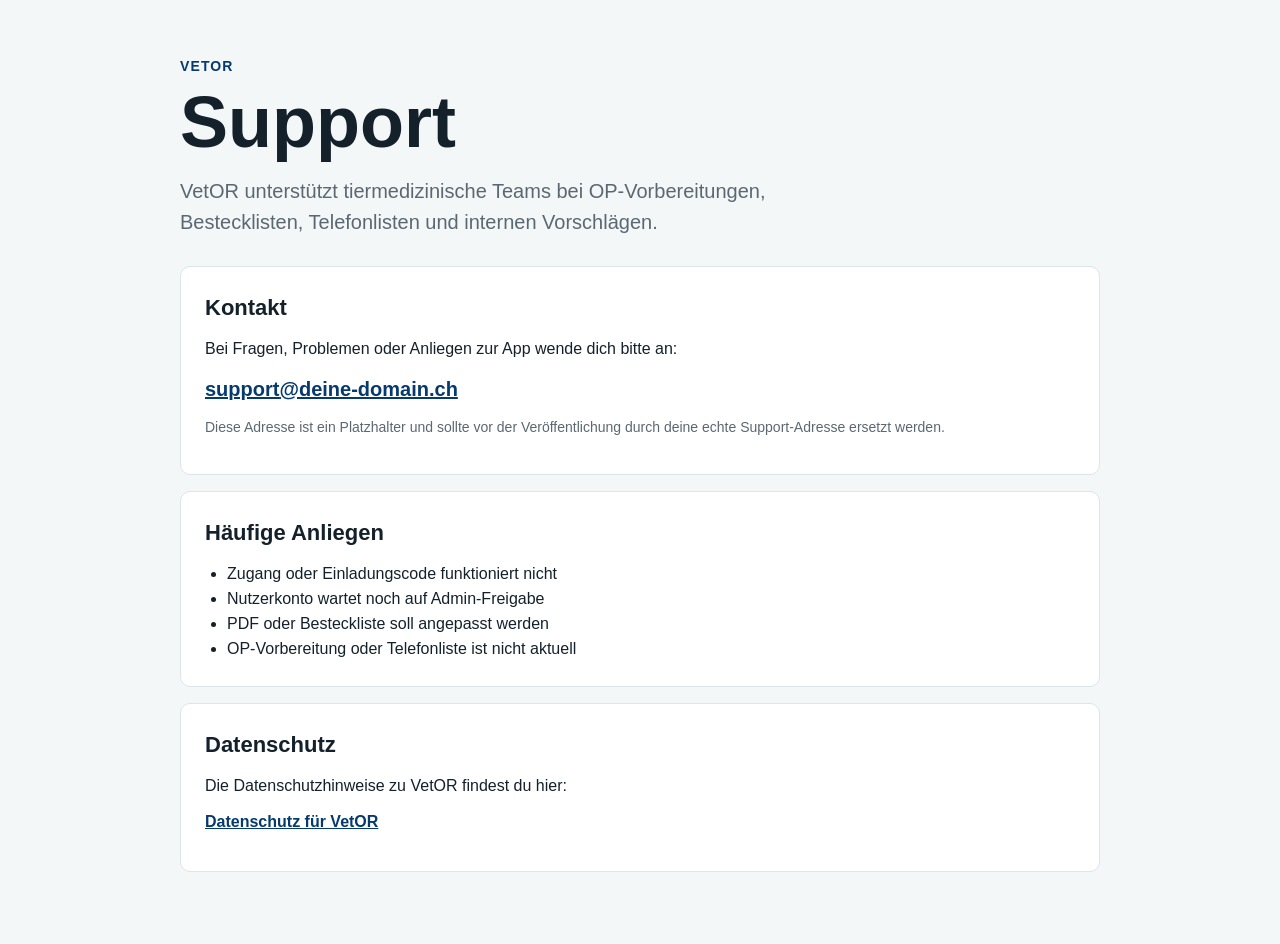
==== index.html @ 88d2c9bd "Add files via upload Add VetOR support website" ====
<!doctype html>
<html lang="de">
<head>
  <meta charset="utf-8">
  <meta name="viewport" content="width=device-width, initial-scale=1">
  <title>VetOR Support</title>
  <link rel="stylesheet" href="style.css">
</head>
<body>
  <main class="page">
    <section class="hero">
      <p class="eyebrow">VetOR</p>
      <h1>Support</h1>
      <p class="lead">
        VetOR unterstützt tiermedizinische Teams bei OP-Vorbereitungen,
        Bestecklisten, Telefonlisten und internen Vorschlägen.
      </p>
    </section>

    <section class="content">
      <h2>Kontakt</h2>
      <p>
        Bei Fragen, Problemen oder Anliegen zur App wende dich bitte an:
      </p>
      <p class="contact">
        <a href="mailto:support@deine-domain.ch">support@deine-domain.ch</a>
      </p>
      <p class="note">
        Diese Adresse ist ein Platzhalter und sollte vor der Veröffentlichung
        durch deine echte Support-Adresse ersetzt werden.
      </p>
    </section>

    <section class="content">
      <h2>Häufige Anliegen</h2>
      <ul>
        <li>Zugang oder Einladungscode funktioniert nicht</li>
        <li>Nutzerkonto wartet noch auf Admin-Freigabe</li>
        <li>PDF oder Besteckliste soll angepasst werden</li>
        <li>OP-Vorbereitung oder Telefonliste ist nicht aktuell</li>
      </ul>
    </section>

    <section class="content">
      <h2>Datenschutz</h2>
      <p>
        Die Datenschutzhinweise zu VetOR findest du hier:
      </p>
      <p>
        <a href="datenschutz.html">Datenschutz für VetOR</a>
      </p>
    </section>
  </main>
</body>
</html>
---- style.css ----
:root {
  color-scheme: light dark;
  --bg: #f4f7f8;
  --text: #14212b;
  --muted: #5b6872;
  --card: #ffffff;
  --line: #dce5ea;
  --accent: #063a6f;
}

@media (prefers-color-scheme: dark) {
  :root {
    --bg: #0d141b;
    --text: #edf4f8;
    --muted: #a9b6bf;
    --card: #141f28;
    --line: #263642;
    --accent: #7bb7ff;
  }
}

* {
  box-sizing: border-box;
}

body {
  margin: 0;
  background: var(--bg);
  color: var(--text);
  font-family: -apple-system, BlinkMacSystemFont, "Segoe UI", sans-serif;
  line-height: 1.55;
}

a {
  color: var(--accent);
  font-weight: 700;
}

.page {
  width: min(920px, calc(100% - 32px));
  margin: 0 auto;
  padding: 56px 0;
}

.hero {
  margin-bottom: 28px;
}

.eyebrow {
  margin: 0 0 8px;
  color: var(--accent);
  font-size: 14px;
  font-weight: 800;
  text-transform: uppercase;
  letter-spacing: 0.08em;
}

h1 {
  margin: 0;
  font-size: clamp(40px, 7vw, 72px);
  line-height: 1;
}

h2 {
  margin: 0 0 12px;
  font-size: 22px;
}

p {
  margin: 0 0 12px;
}

ul {
  margin: 0;
  padding-left: 22px;
}

.lead {
  max-width: 680px;
  margin-top: 18px;
  color: var(--muted);
  font-size: 20px;
}

.content {
  margin: 16px 0;
  padding: 24px;
  background: var(--card);
  border: 1px solid var(--line);
  border-radius: 10px;
}

.contact {
  font-size: 20px;
}

.note {
  color: var(--muted);
  font-size: 14px;
}
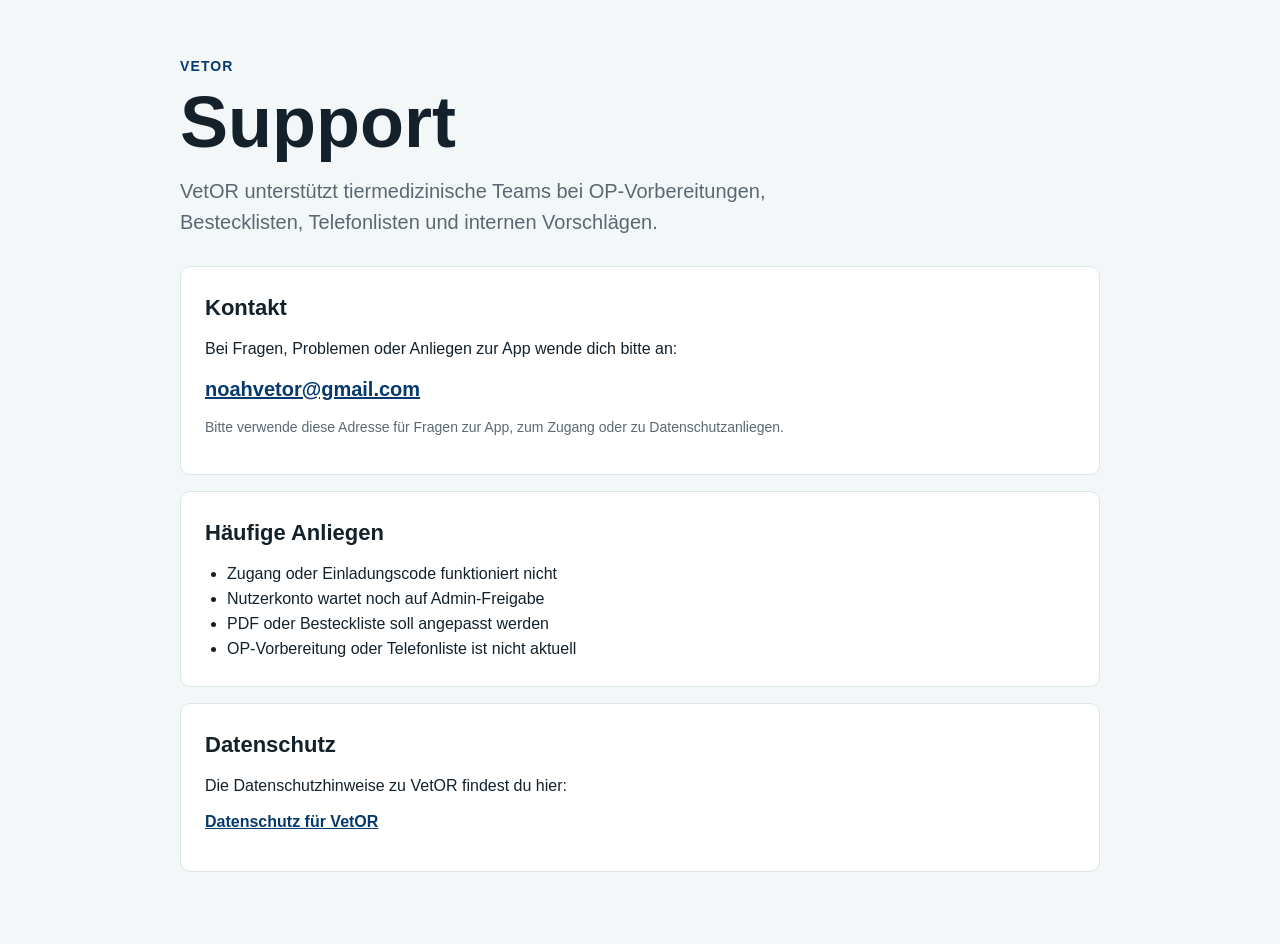
==== commit d0229ba1: "Add files via upload" ====
--- a/index.html
+++ b/index.html
@@ -23,11 +23,11 @@
         Bei Fragen, Problemen oder Anliegen zur App wende dich bitte an:
       </p>
       <p class="contact">
-        <a href="mailto:support@deine-domain.ch">support@deine-domain.ch</a>
+        <a href="mailto:noahvetor@gmail.com">noahvetor@gmail.com</a>
       </p>
       <p class="note">
-        Diese Adresse ist ein Platzhalter und sollte vor der Veröffentlichung
-        durch deine echte Support-Adresse ersetzt werden.
+        Bitte verwende diese Adresse für Fragen zur App, zum Zugang oder zu
+        Datenschutzanliegen.
       </p>
     </section>
 
@@ -53,4 +53,3 @@
   </main>
 </body>
 </html>
-
